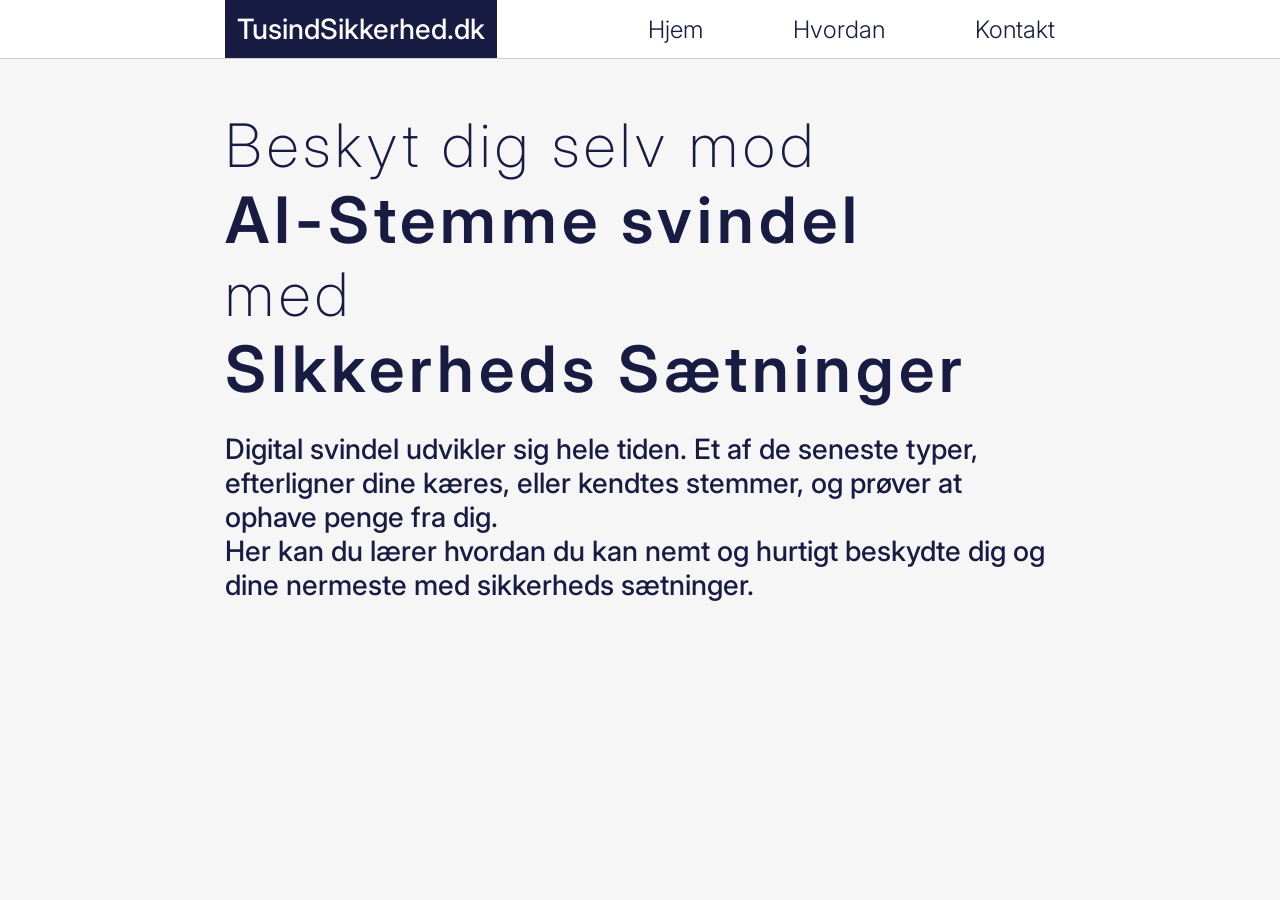
==== index.html @ 9a657bda "added forside and new style sheet" ====
<!DOCTYPE html>
<html lang="dk">
<head>
    <meta charset="UTF-8">
    <meta name="viewport" content="width=device-width, initial-scale=1.0">
    
    <link rel="stylesheet" href="css/global_style.css">
    

    <title>Forside - TusindSikkerhed</title>
</head>
<body> 
    <header class="topbar">
        <div class="topbarLeft">
            <h3 class="white">TusindSikkerhed.dk</h3>
        </div>
        
        <div class="topbarRight">
            <a class="active" href="index.html">Hjem</a>
            <a class="inactive" href="hvordan.html">Hvordan</a>
            <a class="inactive" href="kontakt.html">Kontakt</a>
        </div>
    </header>
    
    <div class="container">
        <div class="subcontainer">
            <h1>Beskyt dig selv mod</h1>
            <h1 class="bold">AI-Stemme svindel </h1>
            <h1>med</h1>
            <h1 class="bold">SIkkerheds Sætninger</h1>
        </div>

        
        <div class="subcontainer"> 
            <p class="big">Digital svindel udvikler sig hele tiden. Et af de seneste typer, efterligner dine kæres, eller kendtes stemmer, og prøver at ophave penge fra dig.</p>
            <p class="big">Her kan du lærer hvordan du kan nemt og hurtigt beskydte dig og dine nermeste med sikkerheds sætninger.</p>
        </div>

        <div class="subcontainer">
            
        </div>
    </div>
</body>
</html>
---- css/global_style.css ----
@import url('https://fonts.googleapis.com/css2?family=Inter:ital,opsz,wght@0,14..32,100..900;1,14..32,100..900&display=swap');

:root{
    
    --DarkBlue: #181C43;
    --Background1: white;
    --Background2: #F6F6F6;
}

* {
    margin: 0;
    color: rgb(0, 0, 0);
    font-family: "Inter", sans-serif;
    font-weight: 300;

}

body {
  display: grid;
  background-color: var(--Background2);
  grid-template-rows: auto 1fr auto;
  min-height: 100vh;
  margin: 0;
}



h1 {
    color: var(--DarkBlue);
    font-size: 60px;
    
    font-weight: 200;
    letter-spacing: 5px;

}

h1.bold {
    color: var(--DarkBlue);
    font-size: 64px;
    font-weight: 600;
}


h2 {
    color: var(--DarkBlue);
    font-size: 40px;

    font-weight: 200;
    letter-spacing: 5px;
}

h3 {
    color: var(--DarkBlue);
    font-size: 28px;

    font-weight: 500;
    letter-spacing: 0px;
}

h3.white {
    color: white;
}

h4 {
    font-size: 24px;

    font-weight: 500;
    letter-spacing: 0px;
}

p {
    color: var(--DarkBlue);
    font-size: 24px;
    font-weight: 300;
}

p.big {
    font-size: 28px;
    font-weight: 500;
    letter-spacing: 0px;
}




.container {
    margin: 25px 225px;
    flex: 1;
}

.subcontainer {
    margin: 25px 0;
    flex: 1;
}



.topbar {
    background-color: var(--Background1);
    border-bottom: 1px solid #d0d0d0;
    display: flex;
    justify-content: space-between;
    align-items: stretch;         
    padding: 0 225px;              
}


.topbarLeft {
    background-color: var(--DarkBlue);
    display: flex;
    align-items: center;
    padding: 12px 12px;
}

.topbarRight {
    display: flex;
    align-items: center;
    gap: 90px;
}

.topbarRight a {
    font-size: 24px;
    color: var(--DarkBlue);
    text-decoration: none;
}

.topbarRight a:hover {
    text-decoration: underline;
}
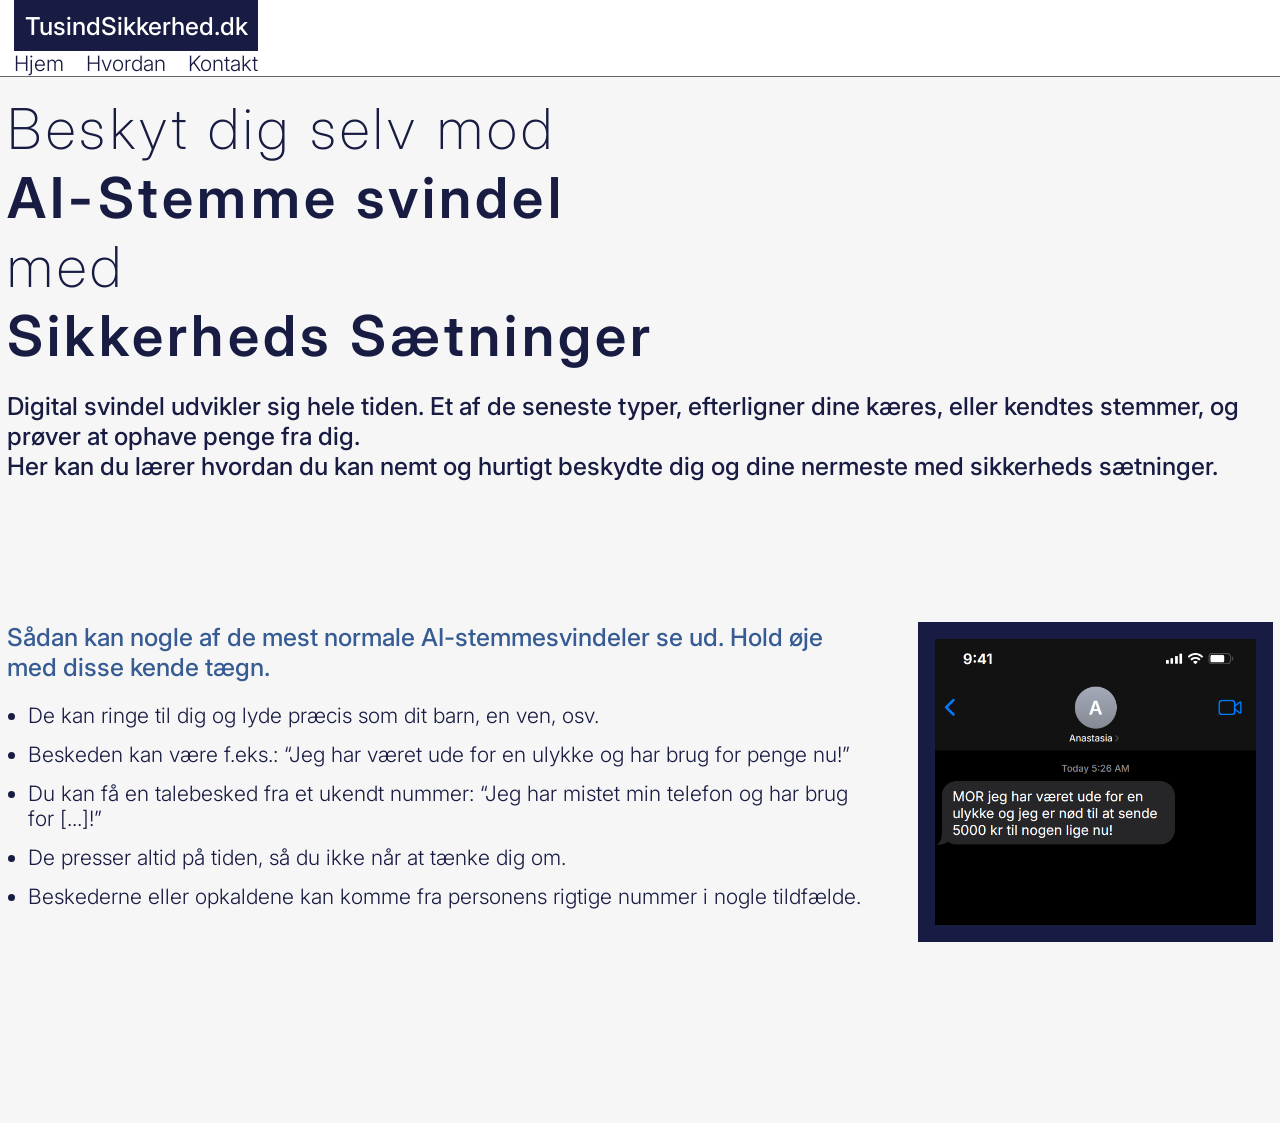
==== commit 86ff1c46: "worked on scaling for mobile" ====
--- a/index.html
+++ b/index.html
@@ -11,34 +11,54 @@
 </head>
 <body> 
     <header class="topbar">
-        <div class="topbarLeft">
-            <h3 class="white">TusindSikkerhed.dk</h3>
-        </div>
-        
-        <div class="topbarRight">
-            <a class="active" href="index.html">Hjem</a>
-            <a class="inactive" href="hvordan.html">Hvordan</a>
-            <a class="inactive" href="kontakt.html">Kontakt</a>
+        <div class="topbarInner">
+            <div class="topbarLeft">
+                <h3 class="white">TusindSikkerhed.dk</h3>
+            </div>
+
+            <nav class="topbarRight">
+                <a class="active" href="index.html">Hjem</a>
+                <a class="inactive" href="hvordan.html">Hvordan</a>
+                <a class="inactive" href="kontakt.html">Kontakt</a>
+            </nav>
         </div>
     </header>
     
     <div class="container">
-        <div class="subcontainer">
-            <h1>Beskyt dig selv mod</h1>
-            <h1 class="bold">AI-Stemme svindel </h1>
-            <h1>med</h1>
-            <h1 class="bold">SIkkerheds Sætninger</h1>
-        </div>
+        <section class="subcontainer">
+            <div>
+                <h1>Beskyt dig selv mod</h1>
+                <h1 class="bold">AI-Stemme svindel </h1>
+                <h1>med</h1>
+                <h1 class="bold">Sikkerheds Sætninger</h1>
+            </div>
 
-        
-        <div class="subcontainer"> 
-            <p class="big">Digital svindel udvikler sig hele tiden. Et af de seneste typer, efterligner dine kæres, eller kendtes stemmer, og prøver at ophave penge fra dig.</p>
-            <p class="big">Her kan du lærer hvordan du kan nemt og hurtigt beskydte dig og dine nermeste med sikkerheds sætninger.</p>
-        </div>
-
-        <div class="subcontainer">
-            
-        </div>
+            <div>
+                <p class="big">
+                    Digital svindel udvikler sig hele tiden. Et af de seneste typer, efterligner dine kæres, eller kendtes stemmer, og prøver at ophave penge fra dig.<br/>
+                    Her kan du lærer hvordan du kan nemt og hurtigt beskydte dig og dine nermeste med sikkerheds sætninger.
+                </p>
+            </div>    
+        </section>
+  
+        <section class="subcontainer">
+            <div class="doublecontainer" >
+                <div>
+                    <h3 class="blue">Sådan kan nogle af de mest normale AI-stemmesvindeler se ud. Hold øje med disse kende tægn.</h3>
+                    <ul class="pointlist">
+                        <li>De kan ringe til dig og lyde præcis som dit barn, en ven, osv.</li>
+                        <li>Beskeden kan være f.eks.: “Jeg har været ude for en ulykke og har brug for penge nu!”</li>
+                        <li>Du kan få en talebesked fra et ukendt nummer: “Jeg har mistet min telefon og har brug for [...]!”</li>
+                        <li>De presser altid på tiden, så du ikke når at tænke dig om.</li>
+                        <li>Beskederne eller opkaldene kan komme fra personens rigtige nummer i nogle tildfælde.</li>
+                    </ul>
+                </div>
+              
+                <div>
+                    <img src="images/example1.png" alt="">
+                </div>
+            </div>
+        </section>
     </div>
 </body>
 </html>
--- a/css/global_style.css
+++ b/css/global_style.css
@@ -1,10 +1,16 @@
 @import url('https://fonts.googleapis.com/css2?family=Inter:ital,opsz,wght@0,14..32,100..900;1,14..32,100..900&display=swap');
 
 :root{
-    
+    --MaxPagegap: 1400px;
+
     --DarkBlue: #181C43;
+    --MediumBlue: #365C93;
     --Background1: white;
     --Background2: #F6F6F6;
+}
+
+html {
+    font-size: clamp(12px, 1.1vw, 16px);
 }
 
 * {
@@ -12,6 +18,7 @@
     color: rgb(0, 0, 0);
     font-family: "Inter", sans-serif;
     font-weight: 300;
+    box-sizing: border-box;
 
 }
 
@@ -19,7 +26,7 @@
   display: grid;
   background-color: var(--Background2);
   grid-template-rows: auto 1fr auto;
-  min-height: 100vh;
+  min-height: 100vh; 
   margin: 0;
 }
 
@@ -27,34 +34,37 @@
 
 h1 {
     color: var(--DarkBlue);
-    font-size: 60px;
+    font-size: 4rem;
     
     font-weight: 200;
-    letter-spacing: 5px;
+    letter-spacing: 0.3rem;
 
 }
 
 h1.bold {
     color: var(--DarkBlue);
-    font-size: 64px;
     font-weight: 600;
 }
 
 
 h2 {
     color: var(--DarkBlue);
-    font-size: 40px;
+    font-size: 2.5rem;
 
     font-weight: 200;
-    letter-spacing: 5px;
+    letter-spacing: 0.3rem;
 }
 
 h3 {
     color: var(--DarkBlue);
-    font-size: 28px;
+    font-size: 1.75rem;
 
     font-weight: 500;
-    letter-spacing: 0px;
+    letter-spacing: 0;
+}
+
+h3.blue {
+    color: var(--MediumBlue);
 }
 
 h3.white {
@@ -62,46 +72,90 @@
 }
 
 h4 {
-    font-size: 24px;
+    font-size: 1.5rem;
 
     font-weight: 500;
-    letter-spacing: 0px;
+    letter-spacing: 0;
 }
 
 p {
     color: var(--DarkBlue);
-    font-size: 24px;
+    font-size: 1.5rem;
     font-weight: 300;
 }
 
 p.big {
-    font-size: 28px;
+    font-size: 1.75rem;
     font-weight: 500;
-    letter-spacing: 0px;
+    letter-spacing: 0;
+}
+
+img {
+  border: 1.25rem solid var(--DarkBlue);
+  box-sizing: border-box;
+  width: 32rem;
+  max-width: 100%;
+}
+
+
+
+.container {
+    width: min(100% - 1rem, var(--MaxPagegap));
+    margin: 1.2rem auto;
+}
+
+.subcontainer {
+    margin-bottom: 10rem;
+    flex: 1;
+}
+.subcontainer div {
+    margin-bottom: 1.5rem;
+}
+
+.doublecontainer {
+    display: flex;
+    justify-content: space-between;
+    align-items: stretch;
+    gap: 4rem;
+}
+
+@media (max-width: 1000px) {
+    .doublecontainer {
+        flex-direction: column;
+        align-items: center;
+        gap: 2rem;
+    }
+
+    .doublecontainer img {
+        max-width: 100%;
+    }
+}
+
+
+
+.pointlist {
+    margin-top: 1.5rem;
+    padding-left: 1.5rem;
+}
+
+.pointlist li {
+    color: var(--DarkBlue);
+    font-size: 1.5rem;
+    margin-bottom: 1rem;
 }
 
 
 
 
-.container {
-    margin: 25px 225px;
-    flex: 1;
-}
-
-.subcontainer {
-    margin: 25px 0;
-    flex: 1;
-}
-
 
 
 .topbar {
     background-color: var(--Background1);
-    border-bottom: 1px solid #d0d0d0;
+    border-bottom: 1px solid #676767;
     display: flex;
     justify-content: space-between;
     align-items: stretch;         
-    padding: 0 225px;              
+    padding: 0 max(1rem, (100% - var(--MaxPagegap)) / 2);
 }
 
 
@@ -109,17 +163,20 @@
     background-color: var(--DarkBlue);
     display: flex;
     align-items: center;
-    padding: 12px 12px;
+    align-content: left;
+    padding: 0.75rem;
 }
 
 .topbarRight {
     display: flex;
     align-items: center;
-    gap: 90px;
+    justify-content: space-between;
+    flex: 0 1 50%;  
+    gap: 1.5rem;       
 }
 
 .topbarRight a {
-    font-size: 24px;
+    font-size: 1.5rem;
     color: var(--DarkBlue);
     text-decoration: none;
 }
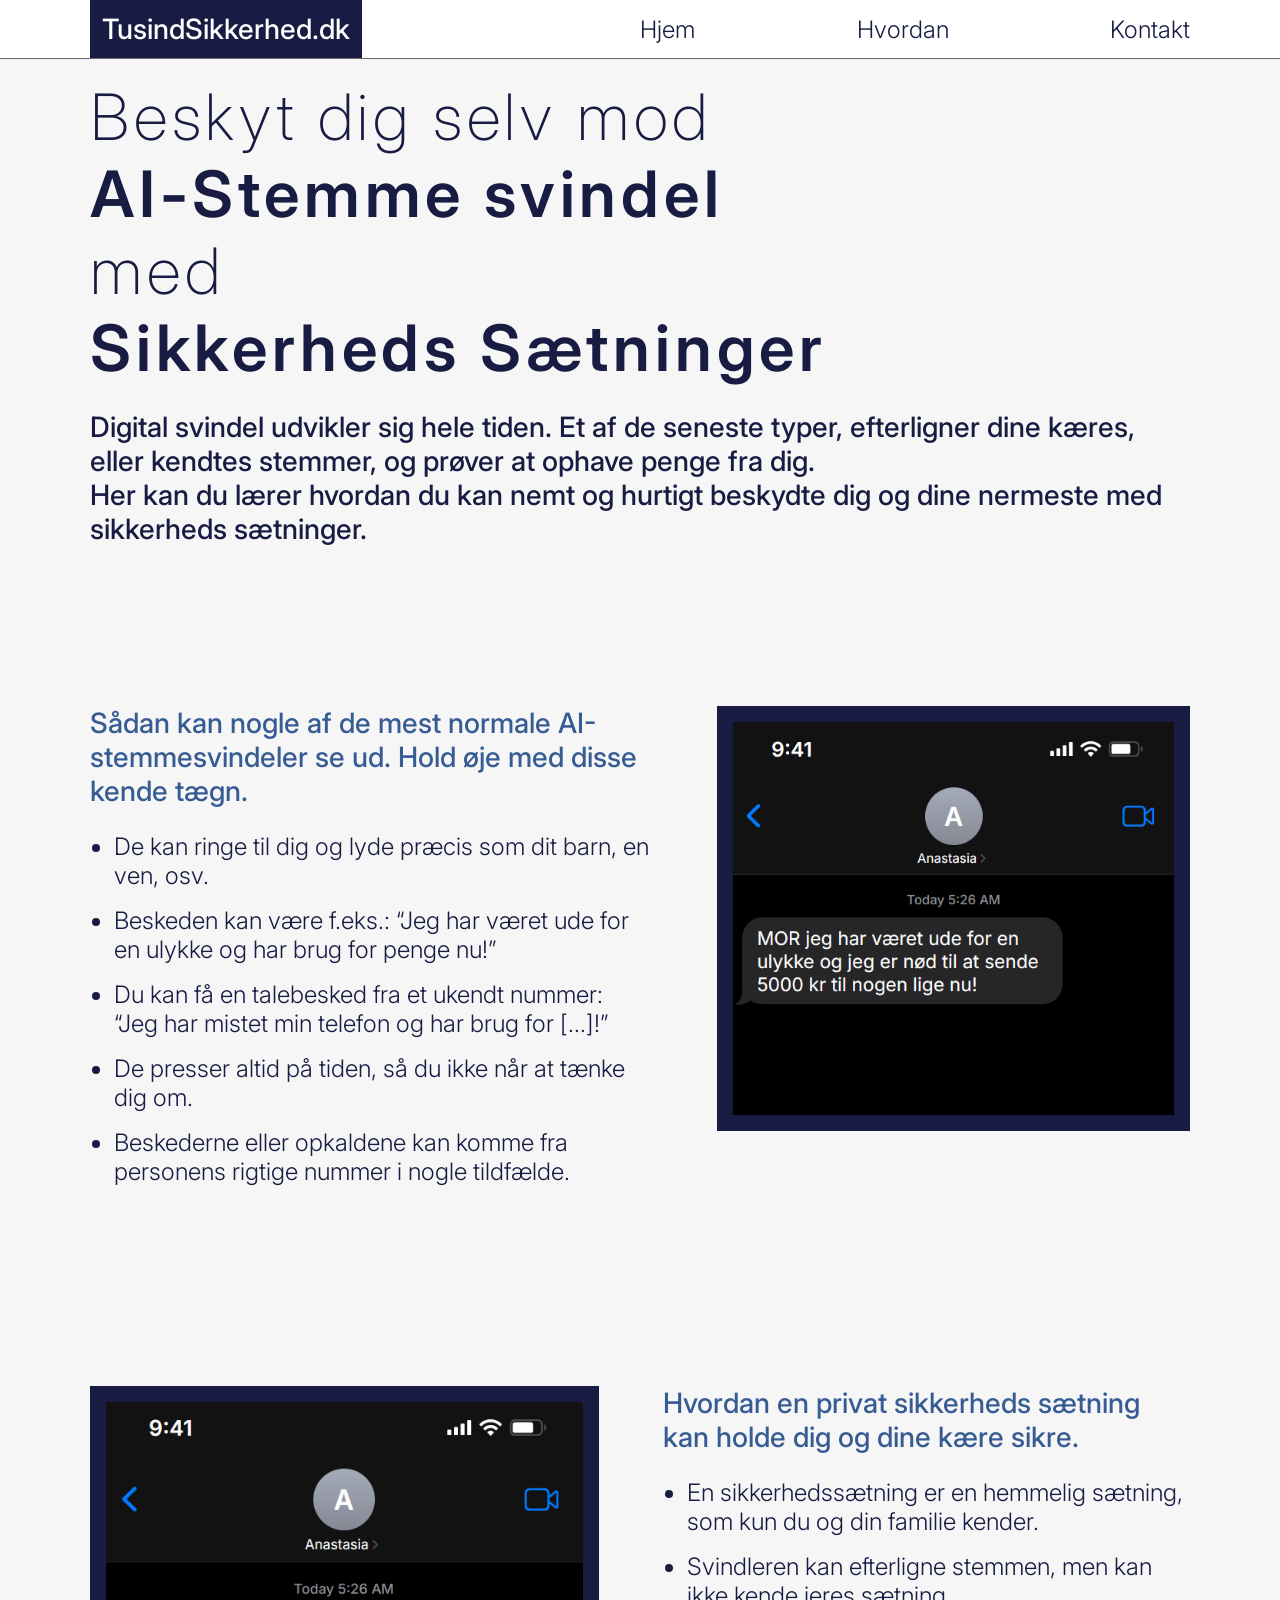
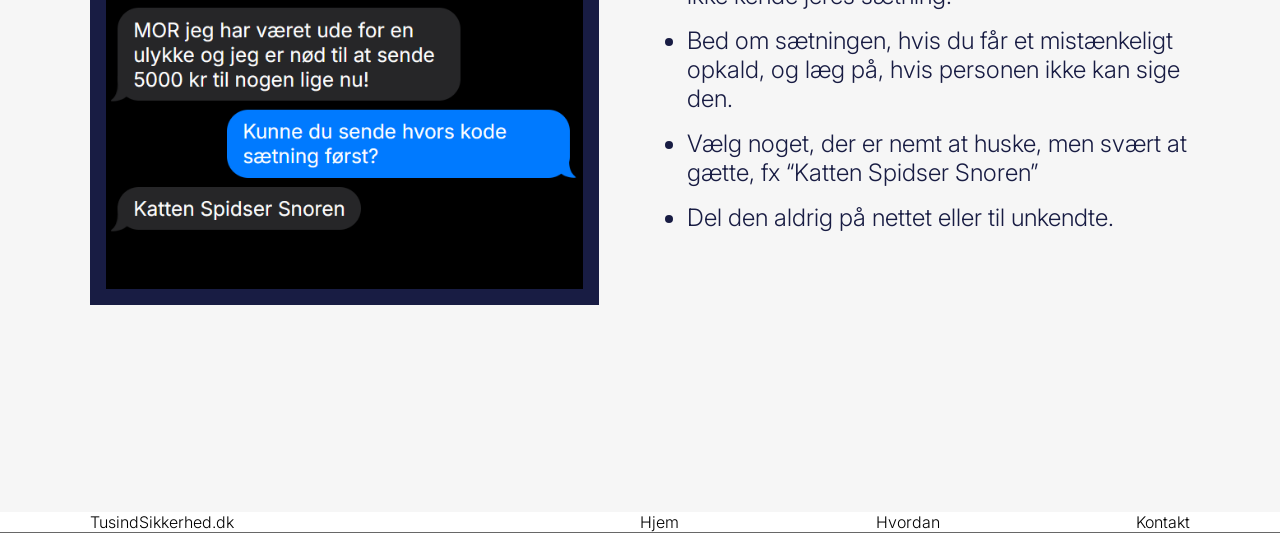
==== commit 6ed3de48: "finished up hjem" ====
--- a/index.html
+++ b/index.html
@@ -10,18 +10,16 @@
     <title>Forside - TusindSikkerhed</title>
 </head>
 <body> 
-    <header class="topbar">
-        <div class="topbarInner">
-            <div class="topbarLeft">
-                <h3 class="white">TusindSikkerhed.dk</h3>
-            </div>
-
-            <nav class="topbarRight">
-                <a class="active" href="index.html">Hjem</a>
-                <a class="inactive" href="hvordan.html">Hvordan</a>
-                <a class="inactive" href="kontakt.html">Kontakt</a>
-            </nav>
+    <header>
+        <div>
+            <h3 class="white">TusindSikkerhed.dk</h3>
         </div>
+        
+        <nav>
+            <a class="active" href="index.html">Hjem</a>
+            <a class="inactive" href="hvordan.html">Hvordan</a>
+            <a class="inactive" href="kontakt.html">Kontakt</a>
+        </nav>
     </header>
     
     <div class="container">
@@ -59,6 +57,38 @@
                 </div>
             </div>
         </section>
+
+
+          <section class="subcontainer">
+            <div class="doublecontainer reverse" >
+                <div>
+                    <img src="images/example2.png" alt="">
+                </div>
+
+                <div>
+                    <h3 class="blue">Hvordan en privat sikkerheds sætning kan holde dig og dine kære sikre.</h3>
+                    <ul class="pointlist">
+                        <li>En sikkerhedssætning er en hemmelig sætning, som kun du og din familie kender.</li>
+                        <li>Svindleren kan efterligne stemmen, men kan ikke kende jeres sætning.</li>
+                        <li>Bed om sætningen, hvis du får et mistænkeligt opkald, og læg på, hvis personen ikke kan sige den.</li>
+                        <li>Vælg noget, der er nemt at huske, men svært at gætte, fx “Katten Spidser Snoren”</li>
+                        <li>Del den aldrig på nettet eller til unkendte.</li>
+                    </ul>
+                </div>
+            </div>
+        </section>
     </div>
+
+    <footer>
+        <div>
+            <a class="white">TusindSikkerhed.dk</a>
+        </div>
+        
+        <nav class="topbarRight">
+            <a>Hjem</a>
+            <a>Hvordan</a>
+            <a>Kontakt</a>
+        </nav>
+    </footer>
 </body>
 </html>
--- a/css/global_style.css
+++ b/css/global_style.css
@@ -1,7 +1,8 @@
 @import url('https://fonts.googleapis.com/css2?family=Inter:ital,opsz,wght@0,14..32,100..900;1,14..32,100..900&display=swap');
 
 :root{
-    --MaxPagegap: 1400px;
+    --MaxPagegap: 1100px;
+    --DoubleSectionMaxSize: 800px;
 
     --DarkBlue: #181C43;
     --MediumBlue: #365C93;
@@ -10,7 +11,7 @@
 }
 
 html {
-    font-size: clamp(12px, 1.1vw, 16px);
+    font-size: clamp(12px, 1.5vw, 16px);
 }
 
 * {
@@ -32,6 +33,7 @@
 
 
 
+
 h1 {
     color: var(--DarkBlue);
     font-size: 4rem;
@@ -91,11 +93,14 @@
 }
 
 img {
-  border: 1.25rem solid var(--DarkBlue);
+  border: 1rem solid var(--DarkBlue);
   box-sizing: border-box;
-  width: 32rem;
+  width: 64rem;
   max-width: 100%;
 }
+
+
+
 
 
 
@@ -112,6 +117,7 @@
     margin-bottom: 1.5rem;
 }
 
+
 .doublecontainer {
     display: flex;
     justify-content: space-between;
@@ -119,7 +125,7 @@
     gap: 4rem;
 }
 
-@media (max-width: 1000px) {
+@media (max-width: 700px) {
     .doublecontainer {
         flex-direction: column;
         align-items: center;
@@ -127,9 +133,15 @@
     }
 
     .doublecontainer img {
+        width: 32rem;
         max-width: 100%;
     }
-}
+
+    .doublecontainer.reverse {
+        flex-direction: column-reverse;
+    }
+}
+
 
 
 
@@ -149,7 +161,7 @@
 
 
 
-.topbar {
+header {
     background-color: var(--Background1);
     border-bottom: 1px solid #676767;
     display: flex;
@@ -159,7 +171,7 @@
 }
 
 
-.topbarLeft {
+header > :first-child {
     background-color: var(--DarkBlue);
     display: flex;
     align-items: center;
@@ -167,20 +179,43 @@
     padding: 0.75rem;
 }
 
-.topbarRight {
+
+
+header > :last-child {
     display: flex;
     align-items: center;
     justify-content: space-between;
     flex: 0 1 50%;  
     gap: 1.5rem;       
 }
-
-.topbarRight a {
+header > :last-child a {
     font-size: 1.5rem;
     color: var(--DarkBlue);
     text-decoration: none;
 }
-
-.topbarRight a:hover {
+header > :last-child a:hover {
     text-decoration: underline;
+}
+
+
+
+
+
+
+
+footer {
+    background-color: var(--Background1);
+    border-bottom: 1px solid #676767;
+    display: flex;
+    justify-content: space-between;
+    align-items: stretch;         
+    padding: 0 max(1rem, (100% - var(--MaxPagegap)) / 2);
+}
+
+footer > :last-child {
+    display: flex;
+    align-items: center;
+    justify-content: space-between;
+    flex: 0 1 50%;  
+    gap: 1.5rem;       
 }
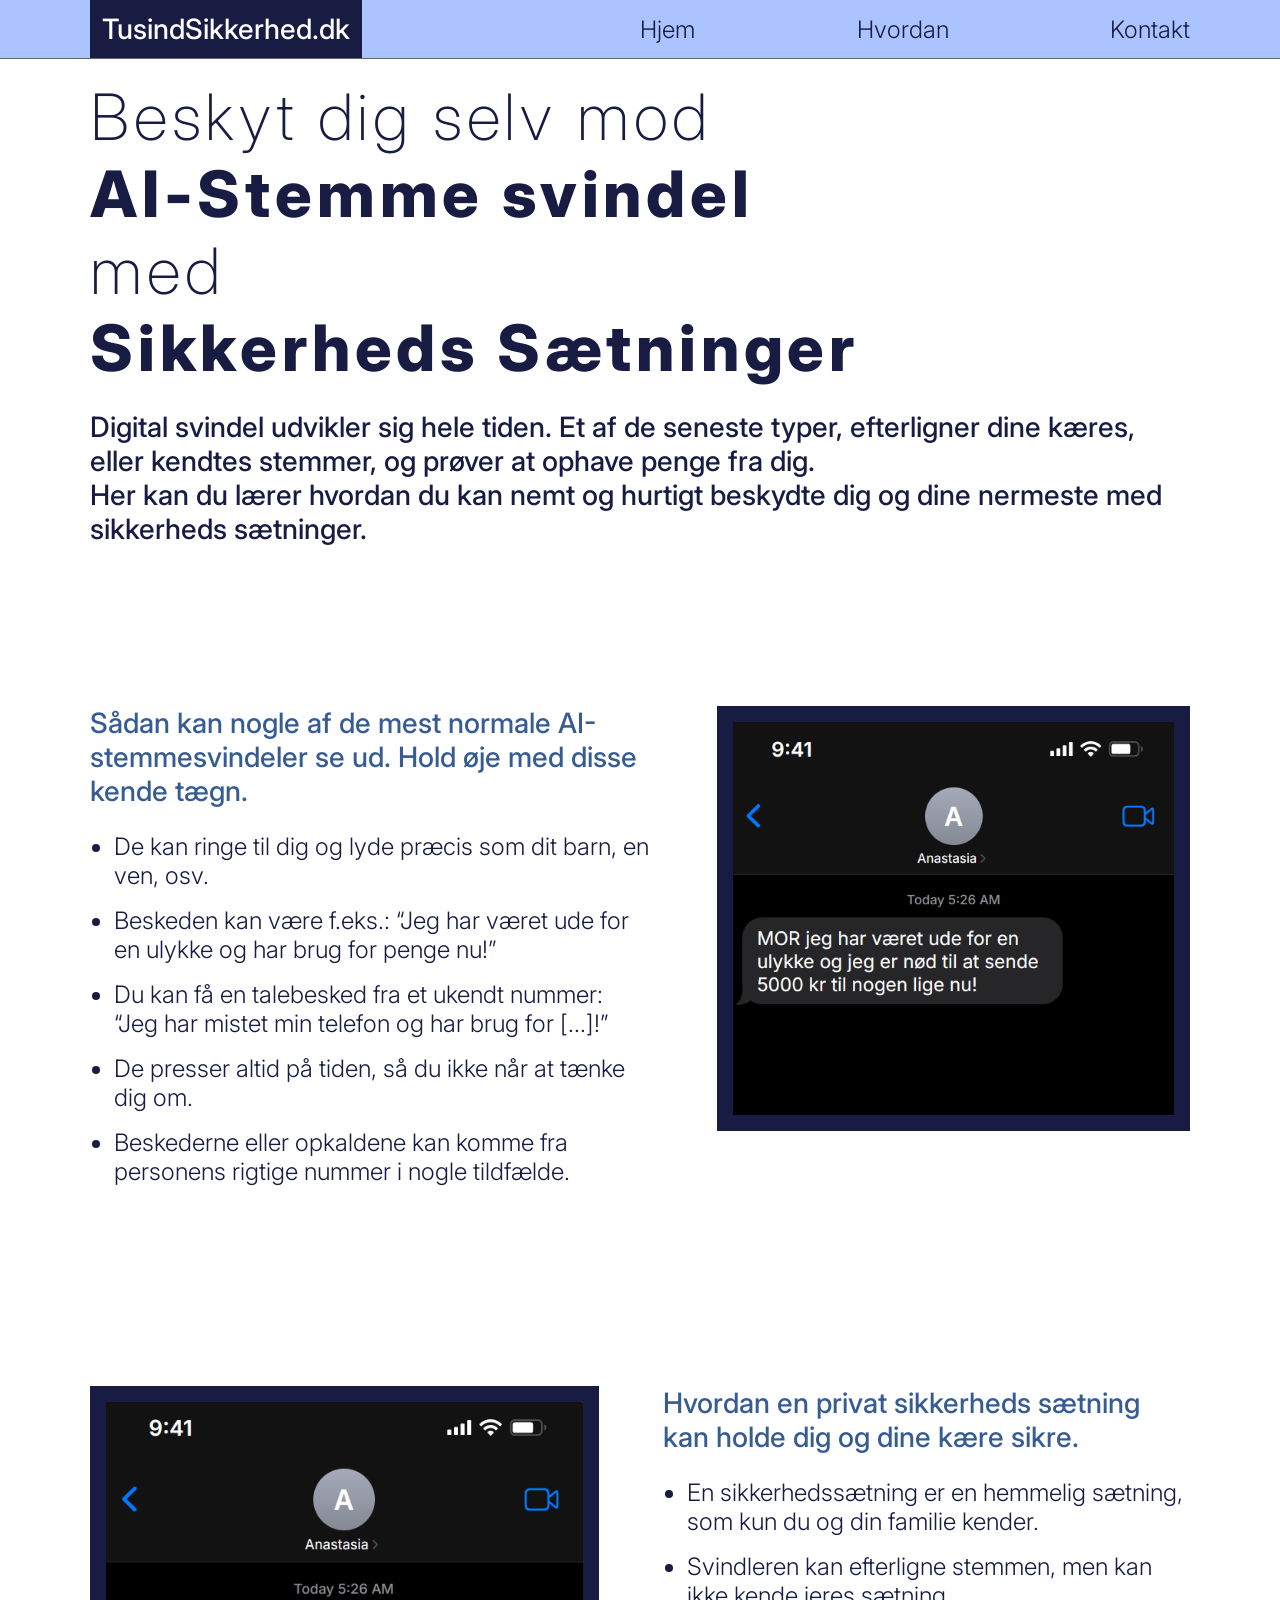
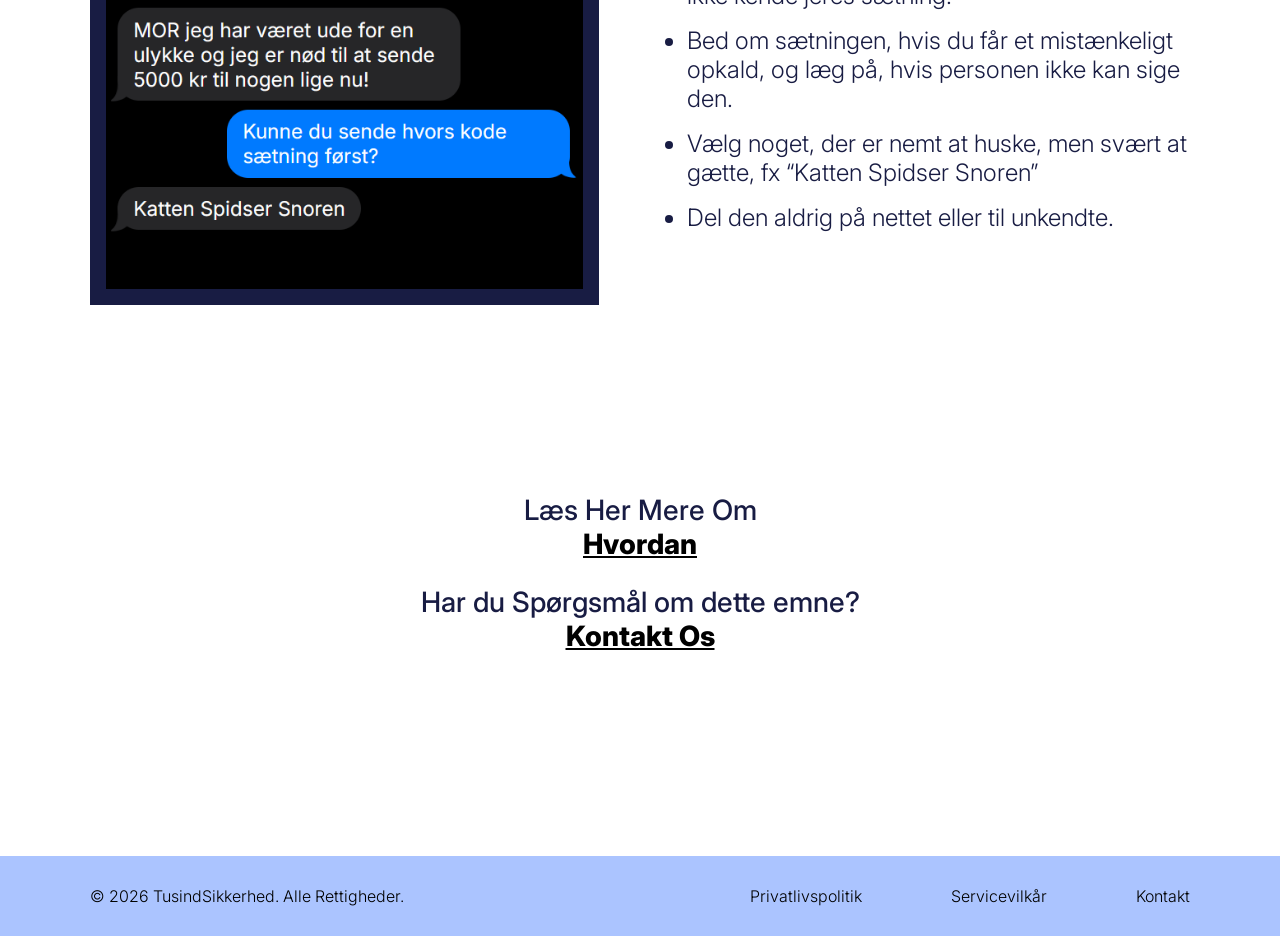
==== commit 1b13ec9f: "fully finished hjem, added some comments" ====
--- a/index.html
+++ b/index.html
@@ -6,7 +6,7 @@
     
     <link rel="stylesheet" href="css/global_style.css">
     
-
+    <link rel="icon" href="/images/Icon.png">
     <title>Forside - TusindSikkerhed</title>
 </head>
 <body> 
@@ -22,7 +22,7 @@
         </nav>
     </header>
     
-    <div class="container">
+    <main class="container">
         <section class="subcontainer">
             <div>
                 <h1>Beskyt dig selv mod</h1>
@@ -59,7 +59,7 @@
         </section>
 
 
-          <section class="subcontainer">
+        <section class="subcontainer">
             <div class="doublecontainer reverse" >
                 <div>
                     <img src="images/example2.png" alt="">
@@ -77,16 +77,33 @@
                 </div>
             </div>
         </section>
-    </div>
+
+        <section class="subcontainer center">
+            <div>
+                <h3>Læs Her Mere Om</h3>
+                <h3 class="bold">
+                    <a href="hvordan.html">Hvordan</a>
+                </h3>
+            </div>
+            <div>
+                <h3>Har du Spørgsmål om dette emne?</h3>
+                <h3 class="bold"> 
+                    <a href="kontakt.html">Kontakt Os</a> 
+                </h3>
+            </div> 
+        </section>
+    </main>
+
+
 
     <footer>
         <div>
-            <a class="white">TusindSikkerhed.dk</a>
+            <a>© 2026 TusindSikkerhed. Alle Rettigheder.</a>
         </div>
         
-        <nav class="topbarRight">
-            <a>Hjem</a>
-            <a>Hvordan</a>
+        <nav>
+            <a>Privatlivspolitik</a>
+            <a>Servicevilkår</a>
             <a>Kontakt</a>
         </nav>
     </footer>
--- a/css/global_style.css
+++ b/css/global_style.css
@@ -1,15 +1,25 @@
+/*Import af Inter fonten fra Google siden basic HTML ikke inkludere den*/
 @import url('https://fonts.googleapis.com/css2?family=Inter:ital,opsz,wght@0,14..32,100..900;1,14..32,100..900&display=swap');
 
+
+/* 
+Root variabler. Holder numre og favere der bliver brugt af flere forskellige klasser.
+*/
 :root{
-    --MaxPagegap: 1100px;
+    --SideGap: 1100px; /*pixel størelse so */
     --DoubleSectionMaxSize: 800px;
 
     --DarkBlue: #181C43;
     --MediumBlue: #365C93;
-    --Background1: white;
-    --Background2: #F6F6F6;
-}
-
+    --Background1: #abc4ff;
+    --Background2: #ffffff; /*body background farve*/
+}
+
+
+/* 
+Endre den root rem størelse for font sizen, så det effekter af alt text på siden efter skærm-størelsen.
+Går fra 16px (rem defaulten) til 12px ved mindre skærmstørelser
+*/
 html {
     font-size: clamp(12px, 1.5vw, 16px);
 }
@@ -23,6 +33,10 @@
 
 }
 
+/*
+Bodiens children er anlagt i et vertical grid.
+Hjælper med at holde footer og headeren fast til bunden og toppen af skærmen
+*/
 body {
   display: grid;
   background-color: var(--Background2);
@@ -33,6 +47,9 @@
 
 
 
+/* 
+Tekst klasser for headers & p
+*/
 
 h1 {
     color: var(--DarkBlue);
@@ -43,10 +60,14 @@
 
 }
 
-h1.bold {
-    color: var(--DarkBlue);
-    font-weight: 600;
-}
+/* 
+    .bold og .blue f.eks. bliver brugt til spcefikke variationer af de allerede eksisterne tekst klasser
+*/
+h1.bold { 
+    color: var(--DarkBlue);
+    font-weight: 800;
+}
+
 
 
 h2 {
@@ -65,6 +86,14 @@
     letter-spacing: 0;
 }
 
+h3.bold {
+    font-weight: 800;
+}
+
+h3.bold a {
+    font-weight: 800;
+}
+
 h3.blue {
     color: var(--MediumBlue);
 }
@@ -73,12 +102,15 @@
     color: white;
 }
 
+
+
 h4 {
     font-size: 1.5rem;
 
     font-weight: 500;
     letter-spacing: 0;
 }
+
 
 p {
     color: var(--DarkBlue);
@@ -91,6 +123,8 @@
     font-weight: 500;
     letter-spacing: 0;
 }
+
+
 
 img {
   border: 1rem solid var(--DarkBlue);
@@ -105,7 +139,7 @@
 
 
 .container {
-    width: min(100% - 1rem, var(--MaxPagegap));
+    width: min(100% - 1rem, var(--SideGap));
     margin: 1.2rem auto;
 }
 
@@ -113,9 +147,25 @@
     margin-bottom: 10rem;
     flex: 1;
 }
+
 .subcontainer div {
     margin-bottom: 1.5rem;
 }
+
+.subcontainer.center {
+    display: flex;
+    flex-direction: column;
+    align-items: center;
+    justify-content: center;
+    text-align: center;
+}
+
+.subcontainer.center div {
+    display: flex;
+    flex-direction: column;
+    align-items: center;
+}
+
 
 
 .doublecontainer {
@@ -167,7 +217,7 @@
     display: flex;
     justify-content: space-between;
     align-items: stretch;         
-    padding: 0 max(1rem, (100% - var(--MaxPagegap)) / 2);
+    padding: 0 max(1rem, (100% - var(--SideGap)) / 2);
 }
 
 
@@ -205,17 +255,18 @@
 
 footer {
     background-color: var(--Background1);
-    border-bottom: 1px solid #676767;
-    display: flex;
-    justify-content: space-between;
-    align-items: stretch;         
-    padding: 0 max(1rem, (100% - var(--MaxPagegap)) / 2);
+    /*border-top: 1px solid #676767;*/
+    display: flex;
+    height: 5rem;
+    justify-content: space-between;
+    align-items: center;         
+    padding: 0 max(1rem, (100% - var(--SideGap)) / 2);
 }
 
 footer > :last-child {
     display: flex;
     align-items: center;
     justify-content: space-between;
-    flex: 0 1 50%;  
+    flex: 0 1 40%;  
     gap: 1.5rem;       
 }
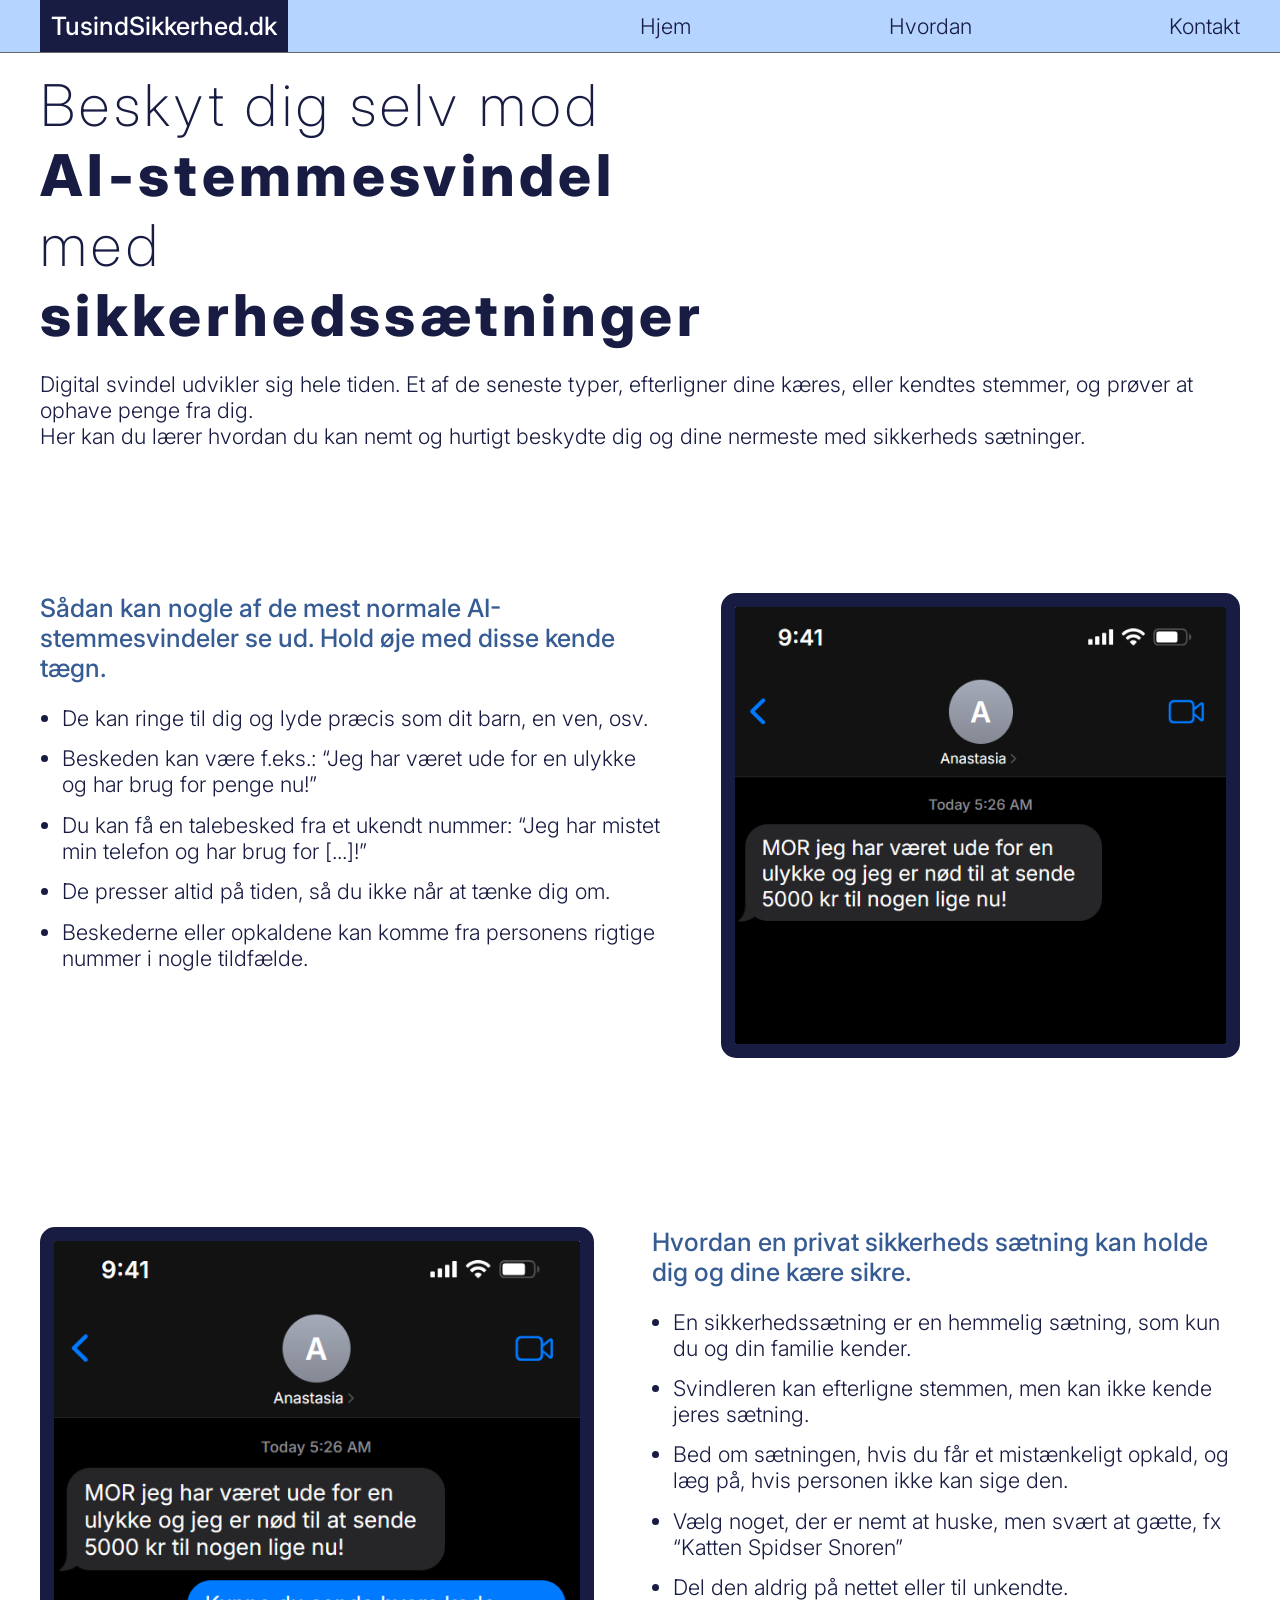
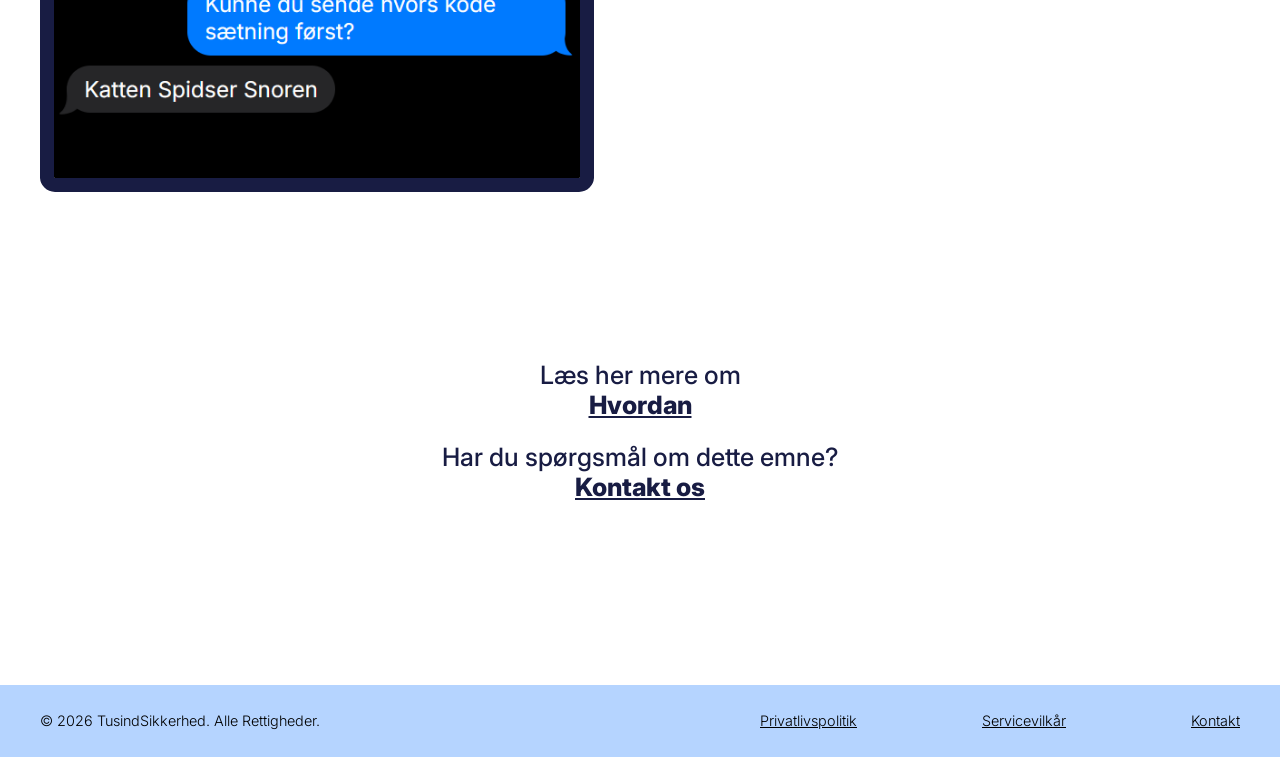
==== commit 345d2122: "updated kontakt, hvordan page, og css" ====
--- a/index.html
+++ b/index.html
@@ -1,5 +1,5 @@
 <!DOCTYPE html>
-<html lang="dk">
+<html lang="da">
 <head>
     <meta charset="UTF-8">
     <meta name="viewport" content="width=device-width, initial-scale=1.0">
@@ -10,29 +10,36 @@
     <title>Forside - TusindSikkerhed</title>
 </head>
 <body> 
+
+    <!--Header-->
     <header>
         <div>
-            <h3 class="white">TusindSikkerhed.dk</h3>
+            <a href="index.html" class="logo">TusindSikkerhed.dk</a>
         </div>
-        
+
         <nav>
-            <a class="active" href="index.html">Hjem</a>
-            <a class="inactive" href="hvordan.html">Hvordan</a>
-            <a class="inactive" href="kontakt.html">Kontakt</a>
+            <a href="index.html">Hjem</a>
+            <a href="hvordan.html">Hvordan</a>
+            <a href="kontakt.html">Kontakt</a>
         </nav>
     </header>
     
-    <main class="container">
+
+
+    <!--main-->
+    <main>
         <section class="subcontainer">
             <div>
-                <h1>Beskyt dig selv mod</h1>
-                <h1 class="bold">AI-Stemme svindel </h1>
-                <h1>med</h1>
-                <h1 class="bold">Sikkerheds Sætninger</h1>
+                <h1>
+                    <span>Beskyt dig selv mod</span>
+                    <span class="bold">AI-stemmesvindel</span>
+                    <span>med</span>
+                    <span class="bold">sikkerhedssætninger</span>
+                </h1>
             </div>
 
             <div>
-                <p class="big">
+                <p>
                     Digital svindel udvikler sig hele tiden. Et af de seneste typer, efterligner dine kæres, eller kendtes stemmer, og prøver at ophave penge fra dig.<br/>
                     Her kan du lærer hvordan du kan nemt og hurtigt beskydte dig og dine nermeste med sikkerheds sætninger.
                 </p>
@@ -42,7 +49,7 @@
         <section class="subcontainer">
             <div class="doublecontainer" >
                 <div>
-                    <h3 class="blue">Sådan kan nogle af de mest normale AI-stemmesvindeler se ud. Hold øje med disse kende tægn.</h3>
+                    <h2 class="blue">Sådan kan nogle af de mest normale AI-stemmesvindeler se ud. Hold øje med disse kende tægn.</h2>
                     <ul class="pointlist">
                         <li>De kan ringe til dig og lyde præcis som dit barn, en ven, osv.</li>
                         <li>Beskeden kan være f.eks.: “Jeg har været ude for en ulykke og har brug for penge nu!”</li>
@@ -53,7 +60,9 @@
                 </div>
               
                 <div>
-                    <img src="images/example1.png" alt="">
+                    <img src="images/example1.png" alt="
+                    Eksempel på en svindel besked over SMS. 
+                    SMS fra 'Anastasia': 'MOR jeg har været ude for en ulykke og jeg er nød til at sende 5000 kr til nogen lige nu!'">
                 </div>
             </div>
         </section>
@@ -62,11 +71,11 @@
         <section class="subcontainer">
             <div class="doublecontainer reverse" >
                 <div>
-                    <img src="images/example2.png" alt="">
+                    <img src="images/example2.png" alt="Eksempel på hvordan man kan svare til en svindel besked.">
                 </div>
 
                 <div>
-                    <h3 class="blue">Hvordan en privat sikkerheds sætning kan holde dig og dine kære sikre.</h3>
+                    <h2 class="blue">Hvordan en privat sikkerheds sætning kan holde dig og dine kære sikre.</h2>
                     <ul class="pointlist">
                         <li>En sikkerhedssætning er en hemmelig sætning, som kun du og din familie kender.</li>
                         <li>Svindleren kan efterligne stemmen, men kan ikke kende jeres sætning.</li>
@@ -80,31 +89,26 @@
 
         <section class="subcontainer center">
             <div>
-                <h3>Læs Her Mere Om</h3>
-                <h3 class="bold">
-                    <a href="hvordan.html">Hvordan</a>
-                </h3>
+                <h2>Læs her mere om <a class="bold" href="hvordan.html">Hvordan</a></h2>
             </div>
             <div>
-                <h3>Har du Spørgsmål om dette emne?</h3>
-                <h3 class="bold"> 
-                    <a href="kontakt.html">Kontakt Os</a> 
-                </h3>
+                <h2>Har du spørgsmål om dette emne? <a class="bold" href="kontakt.html">Kontakt os</a></h2>
             </div> 
         </section>
     </main>
 
 
 
+    <!--footer-->
     <footer>
         <div>
             <a>© 2026 TusindSikkerhed. Alle Rettigheder.</a>
         </div>
         
         <nav>
-            <a>Privatlivspolitik</a>
-            <a>Servicevilkår</a>
-            <a>Kontakt</a>
+            <a href="privacypolicy.html">Privatlivspolitik</a>
+            <a href="termsofservice.html">Servicevilkår</a>
+            <a href="kontakt.html">Kontakt</a>
         </nav>
     </footer>
 </body>
--- a/css/global_style.css
+++ b/css/global_style.css
@@ -6,12 +6,12 @@
 Root variabler. Holder numre og favere der bliver brugt af flere forskellige klasser.
 */
 :root{
-    --SideGap: 1100px; /*pixel størelse so */
+    --SideGap: 1200px; /*pixel størelse so */
     --DoubleSectionMaxSize: 800px;
 
     --DarkBlue: #181C43;
     --MediumBlue: #365C93;
-    --Background1: #abc4ff;
+    --Background1: #b5d4ff;
     --Background2: #ffffff; /*body background farve*/
 }
 
@@ -21,12 +21,12 @@
 Går fra 16px (rem defaulten) til 12px ved mindre skærmstørelser
 */
 html {
-    font-size: clamp(12px, 1.5vw, 16px);
+    font-size: clamp(0.5rem, 0.5rem + 0.5vw, 1rem);
 }
 
 * {
     margin: 0;
-    color: rgb(0, 0, 0);
+    color: rgb(255, 255, 255);
     font-family: "Inter", sans-serif;
     font-weight: 300;
     box-sizing: border-box;
@@ -41,6 +41,7 @@
   display: grid;
   background-color: var(--Background2);
   grid-template-rows: auto 1fr auto;
+  grid-template-columns: minmax(0, 1fr);
   min-height: 100vh; 
   margin: 0;
 }
@@ -49,6 +50,8 @@
 
 /* 
 Tekst klasser for headers & p
+
+.bold og .blue f.eks. bliver brugt til spcefikke variationer af de allerede eksisterne tekst klasser
 */
 
 h1 {
@@ -60,49 +63,39 @@
 
 }
 
-/* 
-    .bold og .blue f.eks. bliver brugt til spcefikke variationer af de allerede eksisterne tekst klasser
-*/
-h1.bold { 
-    color: var(--DarkBlue);
+/*span til når h1 skal stå på flere linjer, kopier enskaberne fra h1*/
+h1 span {
+    display: block;
+    color: inherit;
+    font-weight: inherit;
+    letter-spacing: inherit;
+}
+
+h1 span.bold {
     font-weight: 800;
 }
 
-
-
 h2 {
     color: var(--DarkBlue);
-    font-size: 2.5rem;
-
-    font-weight: 200;
-    letter-spacing: 0.3rem;
-}
-
-h3 {
-    color: var(--DarkBlue);
     font-size: 1.75rem;
 
     font-weight: 500;
     letter-spacing: 0;
 }
 
-h3.bold {
+h2.bold {
     font-weight: 800;
 }
 
-h3.bold a {
+h2 a.bold {
+    display: block;
     font-weight: 800;
-}
-
-h3.blue {
+    color: var(--DarkBlue);
+}
+
+h2.blue {
     color: var(--MediumBlue);
 }
-
-h3.white {
-    color: white;
-}
-
-
 
 h4 {
     font-size: 1.5rem;
@@ -123,11 +116,18 @@
     font-weight: 500;
     letter-spacing: 0;
 }
+/* links inde i tekst (f.eks. email og tlf på kontakt siden) */
+p a {
+    color: var(--DarkBlue);
+    font-weight: inherit;
+}
+
 
 
 
 img {
   border: 1rem solid var(--DarkBlue);
+  border-radius: 15px;
   box-sizing: border-box;
   width: 64rem;
   max-width: 100%;
@@ -138,12 +138,88 @@
 
 
 
-.container {
+/* --------Header & Footer------*/
+header {
+    background-color: var(--Background1);
+    border-bottom: 1px solid #676767;
+    display: flex;
+    justify-content: space-between;
+    align-items: stretch;
+    flex-wrap: wrap;
+    gap: 0 2rem; 
+    padding: 0 max(1rem, (100% - var(--SideGap)) / 2);
+}
+
+
+/*højre side a header, logo*/
+header > :first-child {
+    background-color: var(--DarkBlue);
+    display: flex;
+    align-items: center;
+    align-content: left;
+    padding: 0.75rem;
+}
+/* sidens navn i headeren, linker til forsiden */
+.logo {
+    color: white;
+    font-size: 1.75rem;
+    font-weight: 500;
+    text-decoration: none;
+}
+
+/*venstre side a header, nav bar*/
+header > :last-child {
+    display: flex;
+    align-items: center;
+    justify-content: space-between;
+    flex: 0 1 50%;  
+    gap: 1.5rem;       
+}
+header > :last-child a {
+    font-size: 1.5rem;
+    color: var(--DarkBlue);
+    text-decoration: none;
+}
+header > :last-child a:hover {
+    text-decoration: underline;
+}
+
+
+
+footer {
+    background-color: var(--Background1);
+    /*border-top: 1px solid #676767;*/
+    display: flex;
+    height: 5rem;
+    justify-content: space-between;
+    align-items: center;         
+    padding: 0 max(1rem, (100% - var(--SideGap)) / 2);
+}
+
+footer > :last-child {
+    display: flex;
+    align-items: center;
+    justify-content: space-between;
+    flex: 0 1 40%;  
+    gap: 1.5rem;       
+}
+
+footer a {
+    color: black;
+}
+
+
+
+/*--------Basic containers og lister------*/
+
+ /*teknisk set en global klasse men den interagere kun med de nestående klasser*/
+main { 
     width: min(100% - 1rem, var(--SideGap));
     margin: 1.2rem auto;
 }
 
-.subcontainer {
+/*subcontainer, bruges til at opdele sektioner*/
+.subcontainer { 
     margin-bottom: 10rem;
     flex: 1;
 }
@@ -167,7 +243,7 @@
 }
 
 
-
+/*doublecontainer, bruges til a display elementer i 2 kolonner*/
 .doublecontainer {
     display: flex;
     justify-content: space-between;
@@ -192,9 +268,6 @@
     }
 }
 
-
-
-
 .pointlist {
     margin-top: 1.5rem;
     padding-left: 1.5rem;
@@ -209,64 +282,74 @@
 
 
 
-
-
-header {
+/*-------kontakt formular-------*/
+
+.kontaktform {
+    background-color: var(--DarkBlue);
+    display: flex;
+    flex-direction: column;
+    padding: 2cap;
+    gap: 1rem;
+    width: min(55rem, 100%);
+    border-radius: 15px;
+}
+.kontaktform fieldset {
+    display: flex;
+    flex-direction: column;
+    align-items: stretch;
+    text-align: left;
+
+    border: none;
+    padding: 0; 
+    margin: 0
+}
+
+.kontaktform label {
+    font-size: 1.5rem;
+    font-weight: 500;
+    padding: .5rem;
+}
+
+.kontaktform button {
+    font-size: 1.5rem;
+    font-weight: 400;
+    color: black;
+    background-color: var(--Background2);
+    width: 6rem;
+    margin-left: .75rem; 
+    margin-bottom: .75rem;
+    border-radius: 0;
+    border: none;
+}
+.kontaktform button:hover {
     background-color: var(--Background1);
-    border-bottom: 1px solid #676767;
-    display: flex;
-    justify-content: space-between;
-    align-items: stretch;         
-    padding: 0 max(1rem, (100% - var(--SideGap)) / 2);
-}
-
-
-header > :first-child {
-    background-color: var(--DarkBlue);
-    display: flex;
-    align-items: center;
-    align-content: left;
-    padding: 0.75rem;
-}
-
-
-
-header > :last-child {
-    display: flex;
-    align-items: center;
-    justify-content: space-between;
-    flex: 0 1 50%;  
-    gap: 1.5rem;       
-}
-header > :last-child a {
-    font-size: 1.5rem;
-    color: var(--DarkBlue);
-    text-decoration: none;
-}
-header > :last-child a:hover {
-    text-decoration: underline;
-}
-
-
-
-
-
-
-
-footer {
-    background-color: var(--Background1);
-    /*border-top: 1px solid #676767;*/
-    display: flex;
-    height: 5rem;
-    justify-content: space-between;
-    align-items: center;         
-    padding: 0 max(1rem, (100% - var(--SideGap)) / 2);
-}
-
-footer > :last-child {
-    display: flex;
-    align-items: center;
-    justify-content: space-between;
-    flex: 0 1 40%;  
-    gap: 1.5rem;       
-}+}
+.kontaktform button:active {
+    background-color: var(--MediumBlue);
+}
+
+.userinfo {
+    font-size: 1.5rem;
+    min-width: 35%;
+    margin-left: .75rem; 
+    color: black;
+    border-radius: 0;
+    border: none;
+}
+
+.message {
+    font-size: 1.5rem;
+    width: 100%;
+    display: block;
+    margin-top: .75rem; 
+    min-height: 15rem;
+
+    resize: vertical;
+    overflow: hidden;
+    
+    color: black;
+    
+    border-radius: 0;
+    border: none;
+}
+
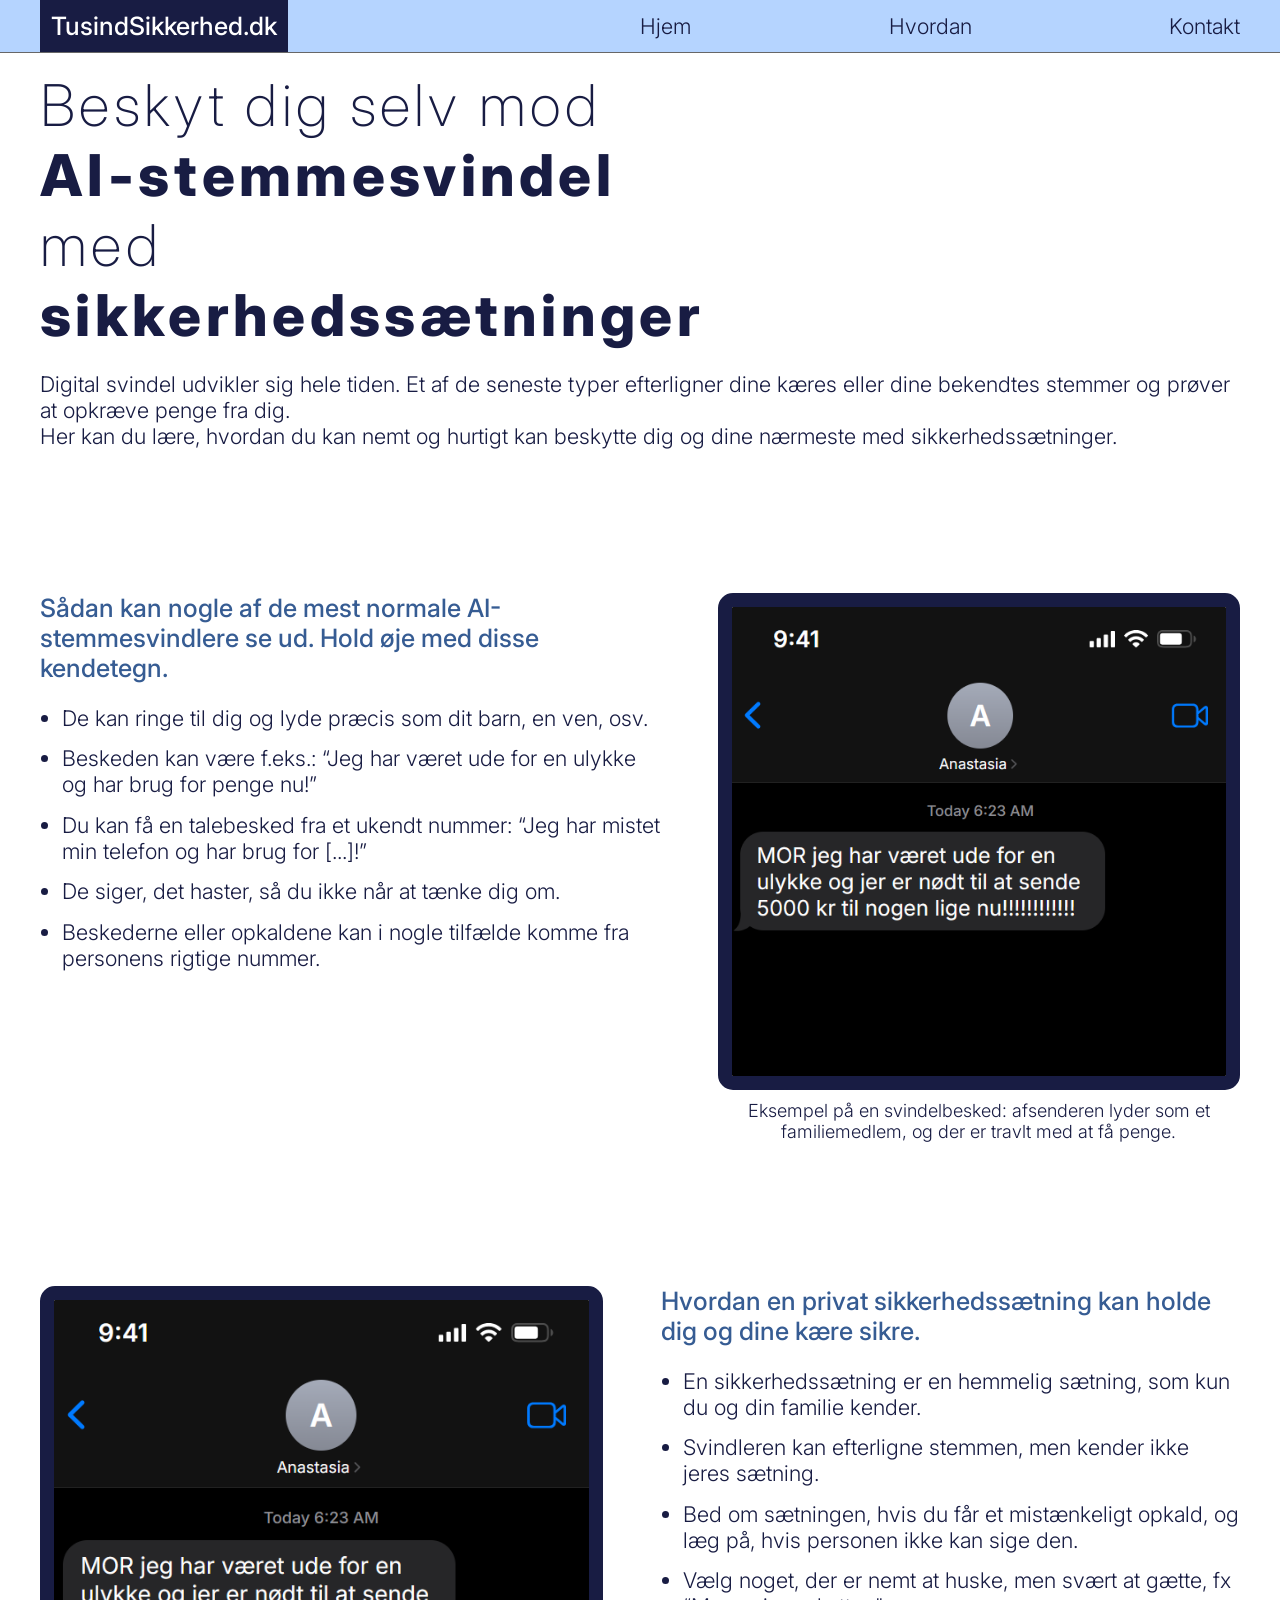
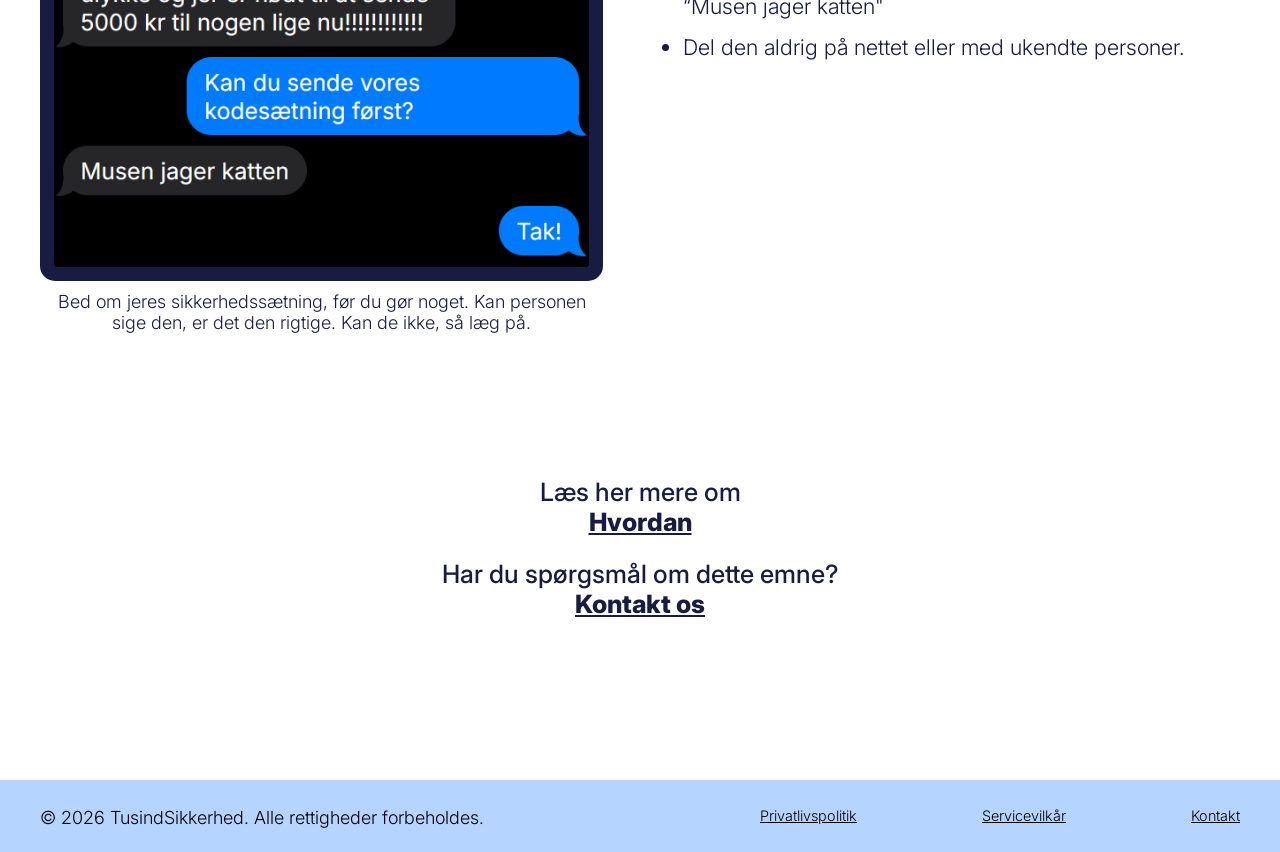
==== commit 9befae8b: "added comments and spell checking" ====
--- a/index.html
+++ b/index.html
@@ -6,6 +6,7 @@
     
     <link rel="stylesheet" href="css/global_style.css">
     
+    <!--icon til taskbaren af websiten-->
     <link rel="icon" href="/images/Icon.png">
     <title>Forside - TusindSikkerhed</title>
 </head>
@@ -17,7 +18,7 @@
             <a href="index.html" class="logo">TusindSikkerhed.dk</a>
         </div>
 
-        <nav>
+        <nav aria-label="Hovedmenu">
             <a href="index.html">Hjem</a>
             <a href="hvordan.html">Hvordan</a>
             <a href="kontakt.html">Kontakt</a>
@@ -28,6 +29,8 @@
 
     <!--main-->
     <main>
+
+        <!--titel/intro sektion -->
         <section class="subcontainer">
             <div>
                 <h1>
@@ -40,61 +43,76 @@
 
             <div>
                 <p>
-                    Digital svindel udvikler sig hele tiden. Et af de seneste typer, efterligner dine kæres, eller kendtes stemmer, og prøver at ophave penge fra dig.<br/>
-                    Her kan du lærer hvordan du kan nemt og hurtigt beskydte dig og dine nermeste med sikkerheds sætninger.
+                    Digital svindel udvikler sig hele tiden. Et af de seneste typer efterligner dine kæres eller dine bekendtes stemmer og prøver at opkræve penge fra dig.<br/>
+                    Her kan du lære, hvordan du kan nemt og hurtigt kan beskytte dig og dine nærmeste med sikkerhedssætninger.
                 </p>
             </div>    
         </section>
-  
+
+
+        <!--punkliste og billede1 -->
         <section class="subcontainer">
             <div class="doublecontainer" >
+                <!--punktliste -->
                 <div>
-                    <h2 class="blue">Sådan kan nogle af de mest normale AI-stemmesvindeler se ud. Hold øje med disse kende tægn.</h2>
+                    <h2 class="blue">Sådan kan nogle af de mest normale AI-stemmesvindlere se ud. Hold øje med disse kendetegn.</h2>
                     <ul class="pointlist">
                         <li>De kan ringe til dig og lyde præcis som dit barn, en ven, osv.</li>
                         <li>Beskeden kan være f.eks.: “Jeg har været ude for en ulykke og har brug for penge nu!”</li>
                         <li>Du kan få en talebesked fra et ukendt nummer: “Jeg har mistet min telefon og har brug for [...]!”</li>
-                        <li>De presser altid på tiden, så du ikke når at tænke dig om.</li>
-                        <li>Beskederne eller opkaldene kan komme fra personens rigtige nummer i nogle tildfælde.</li>
+                        <li>De siger, det haster, så du ikke når at tænke dig om.</li>
+                        <li>Beskederne eller opkaldene kan i nogle tilfælde komme fra personens rigtige nummer.</li>
                     </ul>
                 </div>
-              
-                <div>
+
+                <!--billede -->
+               <figure>
                     <img src="images/example1.png" alt="
-                    Eksempel på en svindel besked over SMS. 
-                    SMS fra 'Anastasia': 'MOR jeg har været ude for en ulykke og jeg er nød til at sende 5000 kr til nogen lige nu!'">
-                </div>
+                    Skærmbillede af en sms fra kontakten 'Anastasia': 'MOR jeg har været ude for en ulykke og jeg er nød til at sende 5000 kr til nogen lige nu!'
+                    ">
+                    <figcaption>Eksempel på en svindelbesked: afsenderen lyder som et familiemedlem, og der er travlt med at få penge.</figcaption>
+                </figure>
             </div>
         </section>
 
 
+        <!--punkliste og billede2 -->
         <section class="subcontainer">
-            <div class="doublecontainer reverse" >
+            <div class="doublecontainer" >
+                <!--billede -->
+                <figure>
+                    <img src="images/example2.png" alt="
+                    Skærmbillede af en sms-samtale. 'Anastasia' skriver: 'MOR jeg har været ude for en ulykke og jeg er nød til at sende 5000 kr til nogen lige nu!' Svaret er: 'Kunne du sende jeres kodesætning først?' 'Anastasia' svarer: 'Katten Spidser Snoren'.
+                    ">
+                    <figcaption>Bed om jeres sikkerhedssætning, før du gør noget. Kan personen sige den, er det den rigtige. Kan de ikke, så læg på.</figcaption>
+                </figure>
+                
+                <!--punktliste -->
                 <div>
-                    <img src="images/example2.png" alt="Eksempel på hvordan man kan svare til en svindel besked.">
-                </div>
-
-                <div>
-                    <h2 class="blue">Hvordan en privat sikkerheds sætning kan holde dig og dine kære sikre.</h2>
+                    <h2 class="blue">Hvordan en privat sikkerhedssætning kan holde dig og dine kære sikre.</h2>
                     <ul class="pointlist">
                         <li>En sikkerhedssætning er en hemmelig sætning, som kun du og din familie kender.</li>
-                        <li>Svindleren kan efterligne stemmen, men kan ikke kende jeres sætning.</li>
+                        <li>Svindleren kan efterligne stemmen, men kender ikke jeres sætning.</li>
                         <li>Bed om sætningen, hvis du får et mistænkeligt opkald, og læg på, hvis personen ikke kan sige den.</li>
-                        <li>Vælg noget, der er nemt at huske, men svært at gætte, fx “Katten Spidser Snoren”</li>
-                        <li>Del den aldrig på nettet eller til unkendte.</li>
+                        <li>Vælg noget, der er nemt at huske, men svært at gætte, fx “Musen jager katten"</li>
+                        <li>Del den aldrig på nettet eller med ukendte personer.</li>
                     </ul>
                 </div>
             </div>
         </section>
-
-        <section class="subcontainer center">
-            <div>
-                <h2>Læs her mere om <a class="bold" href="hvordan.html">Hvordan</a></h2>
-            </div>
-            <div>
-                <h2>Har du spørgsmål om dette emne? <a class="bold" href="kontakt.html">Kontakt os</a></h2>
-            </div> 
-        </section>
+        
+        <!-- hjælp links -->
+        <center>
+            <section class="subcontainer">
+                <!-- måske skulle href teksten ikke være med h2? -->
+                <div>
+                    <h2>Læs her mere om <a class="bold" href="hvordan.html">Hvordan</a></h2>
+                </div>
+                <div>
+                    <h2>Har du spørgsmål om dette emne? <a class="bold" href="kontakt.html">Kontakt os</a></h2>
+                </div> 
+            </section>
+        </center>
     </main>
 
 
@@ -102,7 +120,7 @@
     <!--footer-->
     <footer>
         <div>
-            <a>© 2026 TusindSikkerhed. Alle Rettigheder.</a>
+            <p><small>© 2026 TusindSikkerhed. Alle rettigheder forbeholdes.</small></p>
         </div>
         
         <nav>
--- a/css/global_style.css
+++ b/css/global_style.css
@@ -1,3 +1,5 @@
+/* CTRL+K & CTRL+C, kommentar shortcut */
+
 /*Import af Inter fonten fra Google siden basic HTML ikke inkludere den*/
 @import url('https://fonts.googleapis.com/css2?family=Inter:ital,opsz,wght@0,14..32,100..900;1,14..32,100..900&display=swap');
 
@@ -12,13 +14,15 @@
     --DarkBlue: #181C43;
     --MediumBlue: #365C93;
     --Background1: #b5d4ff;
-    --Background2: #ffffff; /*body background farve*/
+    --Background2: #ffffff; 
 }
 
 
 /* 
 Endre den root rem størelse for font sizen, så det effekter af alt text på siden efter skærm-størelsen.
-Går fra 16px (rem defaulten) til 12px ved mindre skærmstørelser
+Går fra 16px (rem defaulten) til 12px ved mindre skærmstørelse
+
+edit: skiftet til rem for ikke at ændre default font size, required af WCAG
 */
 html {
     font-size: clamp(0.5rem, 0.5rem + 0.5vw, 1rem);
@@ -49,11 +53,10 @@
 
 
 /* 
-Tekst klasser for headers & p
+globale klasser
 
 .bold og .blue f.eks. bliver brugt til spcefikke variationer af de allerede eksisterne tekst klasser
 */
-
 h1 {
     color: var(--DarkBlue);
     font-size: 4rem;
@@ -116,13 +119,11 @@
     font-weight: 500;
     letter-spacing: 0;
 }
-/* links inde i tekst (f.eks. email og tlf på kontakt siden) */
+/* links inde i tekst, f.eks. email og tlf på kontakt siden */
 p a {
     color: var(--DarkBlue);
     font-weight: inherit;
 }
-
-
 
 
 img {
@@ -133,6 +134,16 @@
   max-width: 100%;
 }
 
+/* img figure captions, såden set billede tekst*/
+figure {
+    margin: 0;
+    text-align: center; 
+}
+figcaption {
+    color: var(--DarkBlue);
+    font-size: 1.25rem;
+    margin-top: 0.5rem;
+}
 
 
 
@@ -203,12 +214,12 @@
     flex: 0 1 40%;  
     gap: 1.5rem;       
 }
-
+footer small {
+    color: black;
+}
 footer a {
     color: black;
 }
-
-
 
 /*--------Basic containers og lister------*/
 
@@ -218,32 +229,18 @@
     margin: 1.2rem auto;
 }
 
+
 /*subcontainer, bruges til at opdele sektioner*/
 .subcontainer { 
     margin-bottom: 10rem;
     flex: 1;
 }
-
 .subcontainer div {
     margin-bottom: 1.5rem;
 }
 
-.subcontainer.center {
-    display: flex;
-    flex-direction: column;
-    align-items: center;
-    justify-content: center;
-    text-align: center;
-}
-
-.subcontainer.center div {
-    display: flex;
-    flex-direction: column;
-    align-items: center;
-}
-
-
-/*doublecontainer, bruges til a display elementer i 2 kolonner*/
+
+/*doublecontainer, bruges til a vise elementer i 2 kolonner*/
 .doublecontainer {
     display: flex;
     justify-content: space-between;
@@ -251,6 +248,11 @@
     gap: 4rem;
 }
 
+
+/* 
+Når skærmen kommer under den max-width defineret, så overwriter @media de elementer den indeholder.
+dette gøres så billderene bliver vist under teksten  
+*/
 @media (max-width: 700px) {
     .doublecontainer {
         flex-direction: column;
@@ -258,21 +260,24 @@
         gap: 2rem;
     }
 
+    /* ændre størelsen af billedet siden den tidligere størelse fra de 2 kolonner ikke længre passer */
     .doublecontainer img {
         width: 32rem;
         max-width: 100%;
     }
 
+    /* specefikt til doublecontainere med img definiret først. reverser columnen så billedet bliver nedenunder teksten */
     .doublecontainer.reverse {
         flex-direction: column-reverse;
     }
 }
 
+
+/*punklister*/
 .pointlist {
     margin-top: 1.5rem;
     padding-left: 1.5rem;
 }
-
 .pointlist li {
     color: var(--DarkBlue);
     font-size: 1.5rem;
@@ -280,10 +285,30 @@
 }
 
 
+/*
+    fjener poinlists prikker og sætter et ascii checkmark ikon ind i stædet
+    
+    kunne gøres med ::marker men kan gøre at en skærmlæser, læser alle ✔ ikonerne op (tror jeg).
+    dette giver det samme resultat ligemeget hvad
+ */
+.checklist {
+    list-style: none; /* fjerner prikkerne */
+    padding-left: 0;
+}
+.checklist li { 
+    display: flex;
+    gap: 0.75rem;
+}
+
+.checklist li::before {
+    content: "✔" / "";  /*sætter ikonet, det tomme string efter / får skærmlæsere til at springe det over siden definition er tom*/
+    color: var(--MediumBlue);
+    font-weight: 800;
+}
+
 
 
 /*-------kontakt formular-------*/
-
 .kontaktform {
     background-color: var(--DarkBlue);
     display: flex;
@@ -310,6 +335,8 @@
     padding: .5rem;
 }
 
+
+/* send knap */
 .kontaktform button {
     font-size: 1.5rem;
     font-weight: 400;
@@ -321,10 +348,12 @@
     border-radius: 0;
     border: none;
 }
+/* når musen er over knappen */
 .kontaktform button:hover {
     background-color: var(--Background1);
 }
-.kontaktform button:active {
+/* når kappen trykkes/holdes nede */
+.kontaktform button:active { 
     background-color: var(--MediumBlue);
 }
 
@@ -345,7 +374,6 @@
     min-height: 15rem;
 
     resize: vertical;
-    overflow: hidden;
     
     color: black;
     
